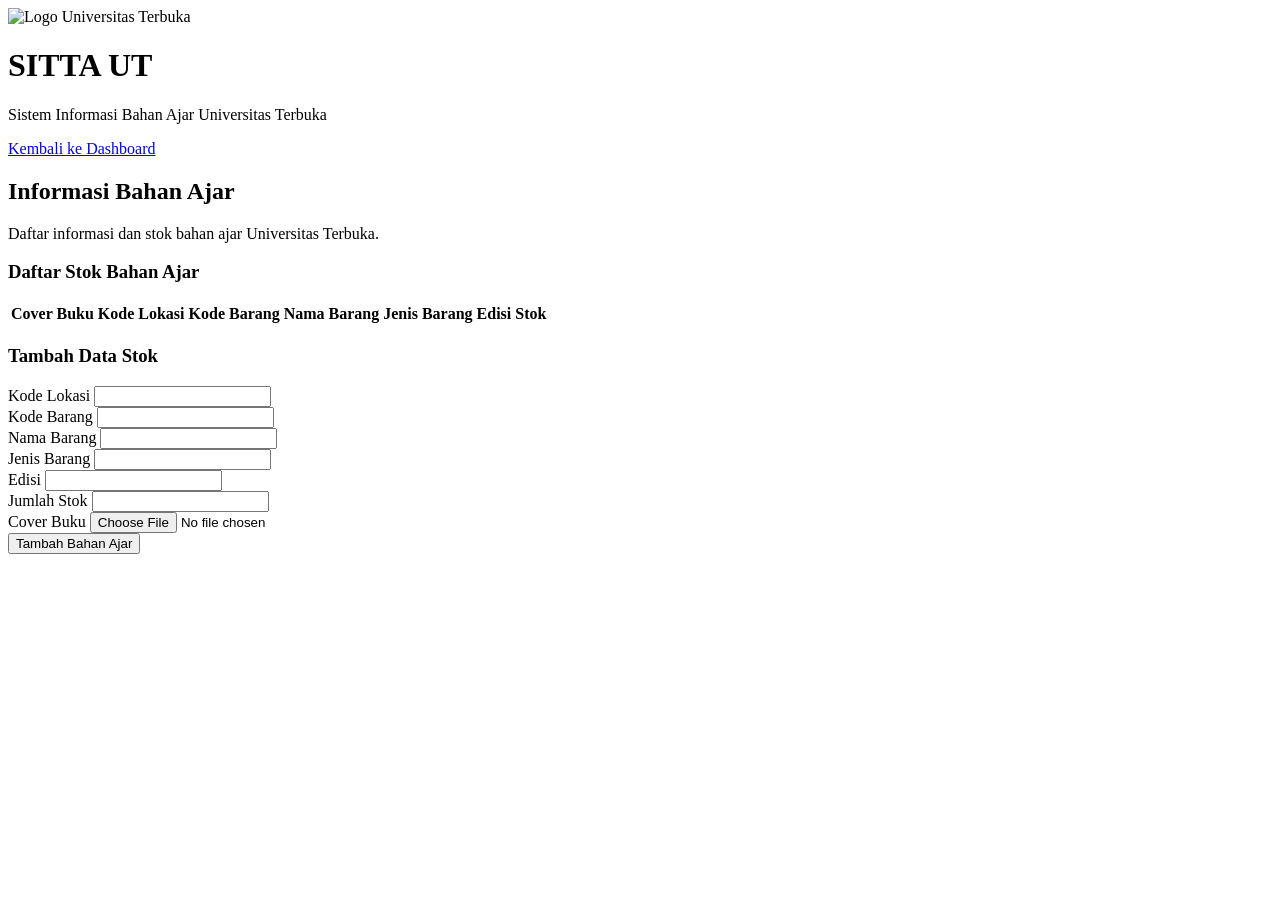
==== stok.html @ 458dedf3 "Add files via upload" ====
<!doctype html>
<html lang="id">
  <head>
    <meta charset="UTF-8" />
    <meta name="viewport" content="width=device-width, initial-scale=1.0" />
    <title>Informasi Bahan Ajar - SITTA UT</title>
    <link rel="stylesheet" href="css/style.css" />
  </head>
  <body class="dashboard-page">
    <!-- Bagian Header -->
    <header class="dashboard-header">
      <div class="dashboard-brand">
        <!-- Logo UT -->
        <img
          src="assets/ut.png"
          alt="Logo Universitas Terbuka"
          class="ut-logo"
        />
        <div>
          <h1>SITTA UT</h1>
          <p>Sistem Informasi Bahan Ajar Universitas Terbuka</p>
        </div>
      </div>

      <!-- Kembali ke halaman Dashboard -->
      <a href="dashboard.html" class="back-link">Kembali ke Dashboard</a>
    </header>

    <!-- Informasi Bahan Ajar -->
    <main class="dashboard-container">
      <section class="welcome-section">
        <h2>Informasi Bahan Ajar</h2>
        <p>Daftar informasi dan stok bahan ajar Universitas Terbuka.</p>
      </section>

      <section class="stok-section">
        <h3>Daftar Stok Bahan Ajar</h3>

        <div class="table-wrapper">
          <table id="tabelBahanAjar">
            <thead>
              <tr>
                <th>Cover Buku</th>
                <th>Kode Lokasi</th>
                <th>Kode Barang</th>
                <th>Nama Barang</th>
                <th>Jenis Barang</th>
                <th>Edisi</th>
                <th>Stok</th>
              </tr>
            </thead>
            <tbody id="daftarBahanAjar">
              <!-- Data ditampilkan melalui JavaScript -->
            </tbody>
          </table>
        </div>
      </section>

      <section class="stok-section">
        <h3>Tambah Data Stok</h3>

        <form id="formBahanAjar" class="stok-form">
          <div class="form-group">
            <label for="kodeLokasi">Kode Lokasi</label>
            <input type="text" id="kodeLokasi" name="kodeLokasi" required />
          </div>

          <div class="form-group">
            <label for="kodeBarang">Kode Barang</label>
            <input type="text" id="kodeBarang" name="kodeBarang" required />
          </div>

          <div class="form-group">
            <label for="namaBarang">Nama Barang</label>
            <input type="text" id="namaBarang" name="namaBarang" required />
          </div>

          <div class="form-group">
            <label for="jenisBarang">Jenis Barang</label>
            <input type="text" id="jenisBarang" name="jenisBarang" required />
          </div>

          <div class="form-group">
            <label for="edisi">Edisi</label>
            <input type="text" id="edisi" name="edisi" required />
          </div>

          <div class="form-group">
            <label for="stok">Jumlah Stok</label>
            <input type="number" id="stok" name="stok" min="0" required />
          </div>

          <div class="form-group">
            <label for="coverBuku">Cover Buku</label>
            <input
              type="file"
              id="coverBuku"
              name="coverBuku"
              accept="image/*"
              required
            />

            <img
              id="previewCover"
              class="cover-buku-preview"
              alt="Pratinjau cover buku"
              hidden
            />
          </div>

          <button type="submit">Tambah Bahan Ajar</button>
        </form>

        <p id="pesanStok" role="status" hidden></p>
      </section>
    </main>

    <script src="js/data.js"></script>
    <script src="js/script.js"></script>
  </body>
</html>
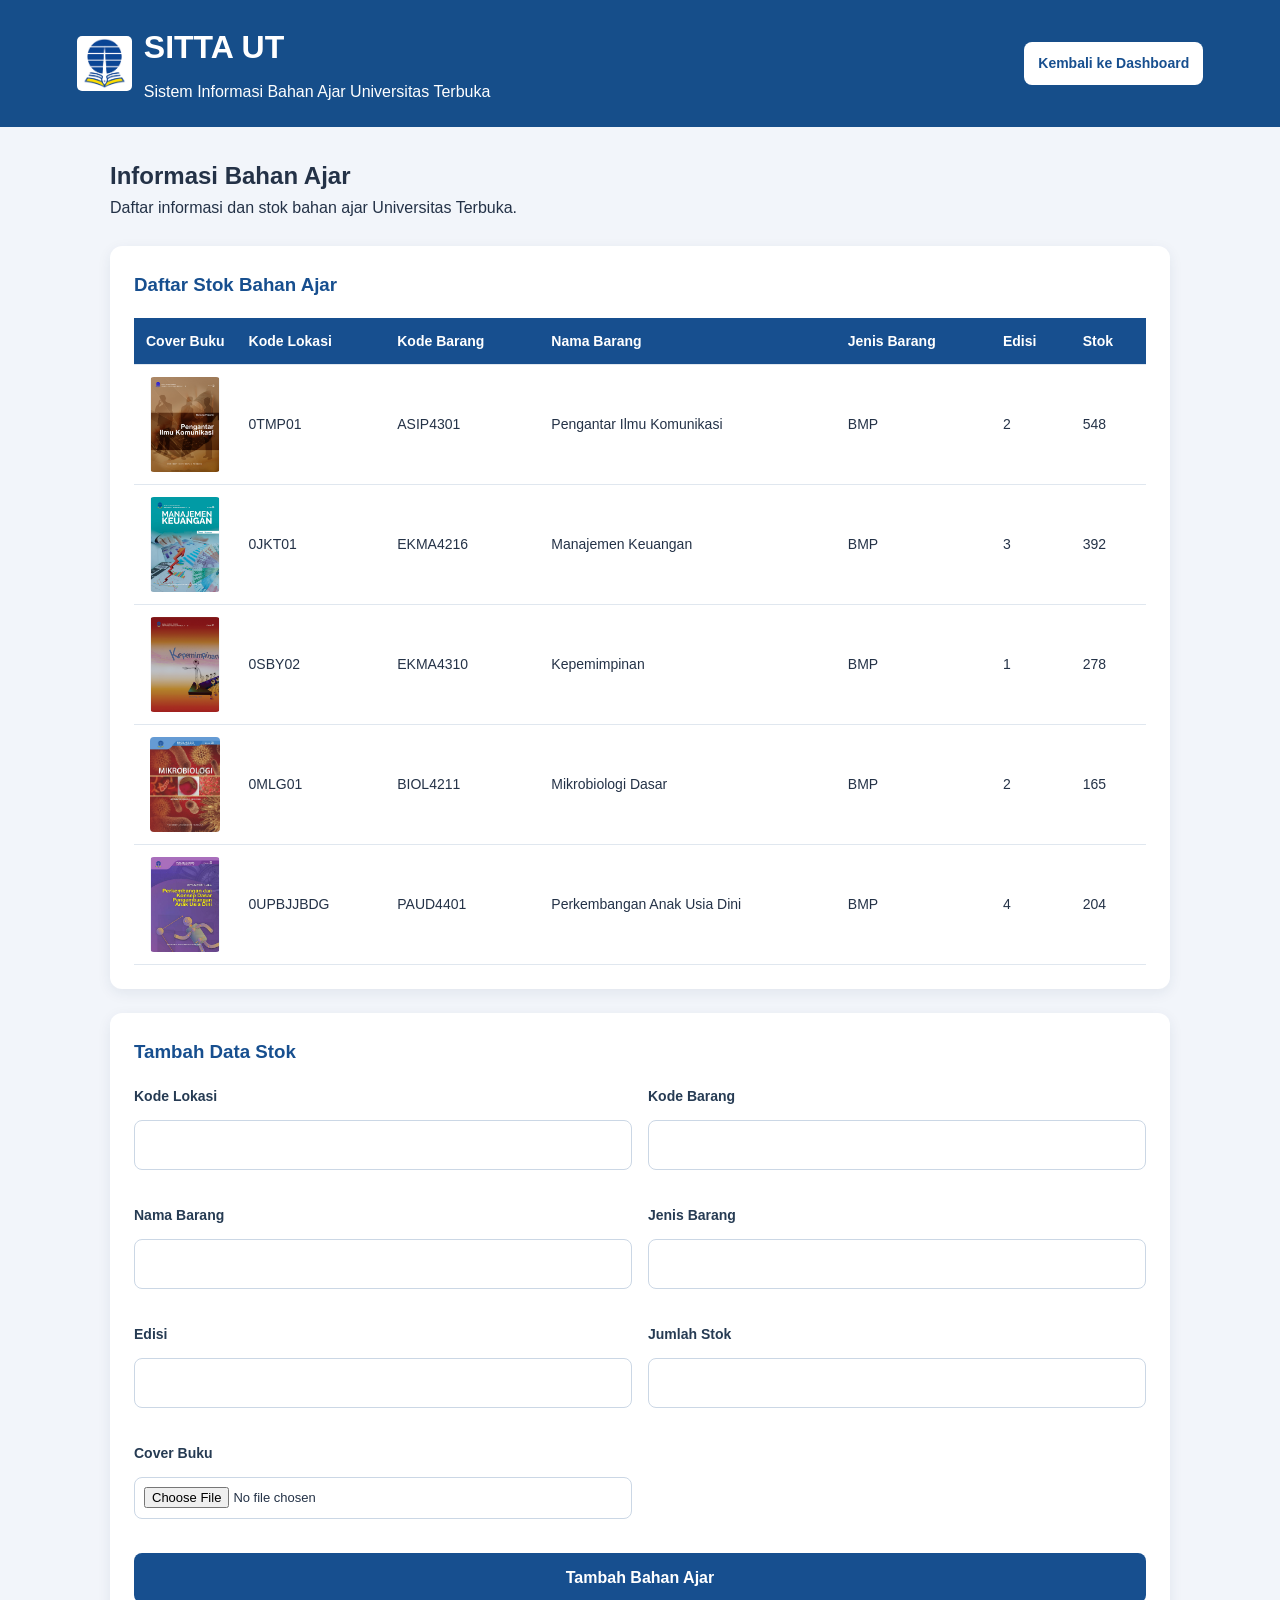
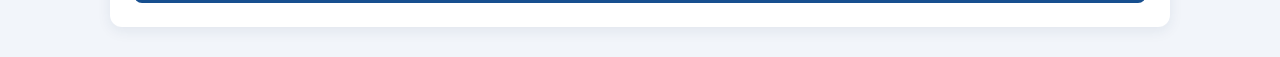
==== commit c3af4186: "Add files via upload" ====
--- a/stok.html
+++ b/stok.html
@@ -62,32 +62,38 @@
         <form id="formBahanAjar" class="stok-form">
           <div class="form-group">
             <label for="kodeLokasi">Kode Lokasi</label>
-            <input type="text" id="kodeLokasi" name="kodeLokasi" required />
+            <input type="text" id="kodeLokasi" name="kodeLokasi" />
+            <small id="errorKodeLokasi" class="error-text" hidden></small>
           </div>
 
           <div class="form-group">
             <label for="kodeBarang">Kode Barang</label>
-            <input type="text" id="kodeBarang" name="kodeBarang" required />
+            <input type="text" id="kodeBarang" name="kodeBarang" />
+            <small id="errorKodeBarang" class="error-text" hidden></small>
           </div>
 
           <div class="form-group">
             <label for="namaBarang">Nama Barang</label>
-            <input type="text" id="namaBarang" name="namaBarang" required />
+            <input type="text" id="namaBarang" name="namaBarang" />
+            <small id="errorNamaBarang" class="error-text" hidden></small>
           </div>
 
           <div class="form-group">
             <label for="jenisBarang">Jenis Barang</label>
-            <input type="text" id="jenisBarang" name="jenisBarang" required />
+            <input type="text" id="jenisBarang" name="jenisBarang" />
+            <small id="errorJenisBarang" class="error-text" hidden></small>
           </div>
 
           <div class="form-group">
             <label for="edisi">Edisi</label>
-            <input type="text" id="edisi" name="edisi" required />
+            <input type="text" id="edisi" name="edisi" />
+            <small id="errorEdisi" class="error-text" hidden></small>
           </div>
 
           <div class="form-group">
             <label for="stok">Jumlah Stok</label>
-            <input type="number" id="stok" name="stok" min="0" required />
+            <input type="number" id="stok" name="stok" min="0" />
+            <small id="errorStok" class="error-text" hidden></small>
           </div>
 
           <div class="form-group">
@@ -97,8 +103,8 @@
               id="coverBuku"
               name="coverBuku"
               accept="image/*"
-              required
             />
+            <small id="errorCoverBuku" class="error-text" hidden></small>
 
             <img
               id="previewCover"
--- a/css/style.css
+++ b/css/style.css
@@ -0,0 +1,830 @@
+:root {
+  --primary-color: #003366;
+  --secondary-color: #ffcc00;
+  --light-bg: #f4f7f6;
+  --text-color: #333333;
+  --white: #ffffff;
+  --danger: #dc3545;
+}
+
+* {
+  margin: 0;
+  padding: 0;
+  box-sizing: border-box;
+  font-family: "Segoe UI", Tahoma, Geneva, Verdana, sans-serif;
+}
+
+body {
+  background: var(--light-bg);
+  color: var(--text-color);
+  line-height: 1.6;
+}
+
+[hidden] {
+  display: none !important;
+}
+
+.login-page {
+  min-height: 100vh;
+  display: flex;
+  justify-content: center;
+  align-items: center;
+  padding: 20px;
+}
+
+.login-card {
+  background: var(--white);
+  width: 100%;
+  max-width: 420px;
+  padding: 30px;
+  border-radius: 10px;
+  box-shadow: 0 5px 20px rgba(0, 0, 0, 0.08);
+}
+
+.login-heading {
+  text-align: center;
+  margin-bottom: 25px;
+}
+
+.login-heading h1 {
+  color: var(--primary-color);
+  margin-bottom: 5px;
+}
+
+.login-heading p {
+  color: #666;
+  font-size: 0.95rem;
+}
+
+.form-group {
+  margin-bottom: 18px;
+}
+
+.form-group label {
+  display: block;
+  margin-bottom: 6px;
+  font-weight: 600;
+}
+
+.form-group input {
+  width: 100%;
+  padding: 11px;
+  border: 1px solid #ccc;
+  border-radius: 5px;
+  font-size: 1rem;
+}
+
+.form-group input:focus {
+  outline: 2px solid #8bb6df;
+  border-color: var(--primary-color);
+}
+
+button {
+  background: var(--primary-color);
+  color: var(--white);
+  border: none;
+  border-radius: 5px;
+  padding: 11px 18px;
+  font-size: 1rem;
+  font-weight: 600;
+  cursor: pointer;
+}
+
+button:hover {
+  background: #002244;
+}
+
+#loginForm button {
+  width: 100%;
+}
+
+.login-links {
+  display: flex;
+  justify-content: space-between;
+  gap: 15px;
+  margin-top: 18px;
+}
+
+.login-links a {
+  color: var(--primary-color);
+}
+
+.demo-account {
+  background: #f1f5f9;
+  padding: 12px;
+  margin-top: 24px;
+  border-radius: 5px;
+  font-size: 0.9rem;
+}
+
+.alert-error {
+  background: #f8d7da;
+  color: #721c24;
+  border: 1px solid #f5c6cb;
+  border-radius: 5px;
+  padding: 12px;
+  margin-bottom: 16px;
+}
+
+.modal {
+  position: fixed;
+  inset: 0;
+  background: rgba(0, 0, 0, 0.5);
+  display: flex;
+  justify-content: center;
+  align-items: center;
+  padding: 20px;
+}
+
+.modal-content {
+  position: relative;
+  background: white;
+  width: 100%;
+  max-width: 400px;
+  padding: 30px;
+  border-radius: 8px;
+}
+
+.modal-content p {
+  margin-top: 12px;
+}
+
+.close-btn {
+  position: absolute;
+  top: 8px;
+  right: 10px;
+  background: transparent;
+  color: #333;
+  font-size: 1.6rem;
+  padding: 2px 8px;
+}
+
+.close-btn:hover {
+  background: #eee;
+}
+
+@media (max-width: 480px) {
+  .login-card {
+    padding: 22px;
+  }
+}
+
+/* Dashboard SITTA UT */
+.dashboard-page {
+  margin: 0;
+  min-height: 100vh;
+  background: #f2f5fa;
+  color: #243247;
+  font-family: Arial, sans-serif;
+}
+
+.dashboard-header {
+  display: flex;
+  justify-content: space-between;
+  align-items: center;
+  gap: 20px;
+  padding: 22px 6%;
+  background: #164e8a;
+  color: white;
+}
+
+.dashboard-header h1 {
+  margin: 0 0 6px;
+}
+
+.dashboard-header p {
+  margin: 0;
+}
+
+.dashboard-header button {
+  padding: 10px 18px;
+  border: none;
+  border-radius: 6px;
+  background: white;
+  color: #164e8a;
+  font-weight: bold;
+  cursor: pointer;
+}
+
+.dashboard-container {
+  max-width: 1100px;
+  margin: 30px auto;
+  padding: 0 20px;
+}
+
+.welcome-section {
+  margin-bottom: 25px;
+}
+
+.dashboard-menu {
+  display: grid;
+  grid-template-columns: repeat(auto-fit, minmax(220px, 1fr));
+  gap: 18px;
+}
+
+.menu-card {
+  display: block;
+  padding: 22px;
+  border-radius: 12px;
+  background: white;
+  color: #243247;
+  text-decoration: none;
+  box-shadow: 0 3px 12px rgba(0, 0, 0, 0.06);
+}
+
+.menu-card h3 {
+  margin-top: 0;
+  color: #164e8a;
+}
+
+.menu-card:hover {
+  box-shadow: 0 5px 16px rgba(0, 0, 0, 0.12);
+}
+
+.menu-card p a {
+  color: #164e8a;
+}
+
+.dashboard-content {
+  margin-top: 24px;
+  padding: 22px;
+  border-radius: 12px;
+  background: white;
+}
+
+@media (max-width: 600px) {
+  .dashboard-header {
+    align-items: flex-start;
+    flex-direction: column;
+  }
+}
+
+/* Logo Universitas Terbuka pada dashboard */
+.dashboard-brand {
+  display: flex;
+  align-items: center;
+  gap: 12px;
+}
+
+.ut-logo {
+  width: 55px;
+  height: 55px;
+  object-fit: contain;
+  flex-shrink: 0;
+  background: white;
+  border-radius: 5px;
+  padding: 2px;
+  box-sizing: border-box;
+}
+
+@media (max-width: 600px) {
+  .ut-logo {
+    width: 40px;
+    height: 40px;
+  }
+
+  .dashboard-brand {
+    gap: 10px;
+  }
+}
+
+/* ===== KARTU LAPORAN ===== */
+.laporan-card {
+  display: flex;
+  flex-direction: column;
+  gap: 12px;
+}
+
+.laporan-card h3 {
+  margin: 0;
+  color: #174f8f;
+}
+
+/* Tombol pilihan laporan */
+.laporan-toggle {
+  display: flex;
+  align-items: center;
+  justify-content: space-between;
+  width: 100%;
+  box-sizing: border-box;
+  padding: 10px 12px;
+  border: 1px solid #d9e4f2;
+  border-radius: 8px;
+  background: #f3f7fc;
+  color: #174f8f;
+  font: inherit;
+  font-size: 14px;
+  font-weight: 600;
+  text-align: left;
+  cursor: pointer;
+  transition: background 0.2s ease;
+}
+
+.laporan-toggle:hover {
+  background: #e5eef9;
+}
+
+/* Ikon panah */
+.laporan-panah {
+  margin-left: 8px;
+  font-size: 17px;
+  flex-shrink: 0;
+  display: inline-block;
+  transform: translateY(-4px);
+}
+
+/* Daftar submenu laporan */
+.laporan-submenu {
+  display: flex;
+  flex-direction: column;
+  gap: 8px;
+}
+
+.laporan-submenu p {
+  margin: 0;
+  padding: 10px;
+  border-left: 3px solid #1b548f;
+  border-radius: 4px;
+  background: #f5f7fa;
+  color: #263b53;
+  font-size: 13px;
+  line-height: 1.5;
+}
+
+/* Sembunyikan submenu saat tertutup */
+.laporan-submenu[hidden] {
+  display: none;
+}
+
+/* HALAMAN INFORMASI BAHAN AJAR */
+.back-link {
+  display: inline-block;
+  padding: 10px 14px;
+  border-radius: 8px;
+  background: #ffffff;
+  color: #174f8f;
+  text-decoration: none;
+  font-weight: 600;
+  font-size: 14px;
+}
+
+.back-link:hover {
+  background: #e5eef9;
+}
+
+.stok-section {
+  margin-top: 24px;
+  padding: 24px;
+  background: #ffffff;
+  border-radius: 12px;
+  box-shadow: 0 4px 14px rgba(20, 55, 90, 0.08);
+}
+
+.stok-section h3 {
+  margin: 0 0 18px;
+  color: #174f8f;
+}
+
+.table-wrapper {
+  width: 100%;
+  overflow-x: auto;
+}
+
+#tabelBahanAjar {
+  width: 100%;
+  border-collapse: collapse;
+  text-align: left;
+}
+
+#tabelBahanAjar th,
+#tabelBahanAjar td {
+  padding: 12px;
+  border-bottom: 1px solid #e0e7ef;
+  font-size: 14px;
+}
+
+#tabelBahanAjar th {
+  background: #174f8f;
+  color: #ffffff;
+  white-space: nowrap;
+}
+
+#tabelBahanAjar tbody tr:hover {
+  background: #f3f7fc;
+}
+
+/* COVER BUKU BAHAN AJAR */
+#tabelBahanAjar th:first-child,
+#tabelBahanAjar td:first-child {
+  width: 100px;
+  text-align: center;
+  vertical-align: middle;
+}
+
+.cover-buku {
+  display: block;
+  width: 70px;
+  height: 95px;
+  margin: 0 auto;
+  object-fit: contain;
+  border-radius: 4px;
+  background: #f3f6fa;
+}
+
+/* Input untuk memilih gambar cover buku */
+.stok-form input[type="file"] {
+  height: auto;
+  padding: 9px;
+  background: #fff;
+  font-size: 13px;
+}
+
+/* Pratinjau cover buku yang dipilih */
+.cover-buku-preview {
+  display: block;
+  width: 100px;
+  height: 135px;
+  margin-top: 8px;
+  border: 1px solid #dce5ef;
+  border-radius: 6px;
+  background: #f3f6fa;
+  object-fit: contain;
+}
+
+/* Sembunyikan pratinjau sebelum gambar dipilih */
+.cover-buku-preview[hidden] {
+  display: none;
+}
+
+.stok-form {
+  display: grid;
+  grid-template-columns: repeat(2, minmax(0, 1fr));
+  gap: 16px;
+}
+
+.stok-form .form-group {
+  display: flex;
+  flex-direction: column;
+  gap: 7px;
+}
+
+.stok-form label {
+  color: #263b53;
+  font-size: 14px;
+  font-weight: 600;
+}
+
+.stok-form input {
+  width: 100%;
+  box-sizing: border-box;
+  padding: 11px 12px;
+  border: 1px solid #cbd7e5;
+  border-radius: 8px;
+  font: inherit;
+}
+
+.stok-form input:focus {
+  outline: 2px solid #b7d4f7;
+  border-color: #174f8f;
+}
+
+.stok-form button {
+  grid-column: 1 / -1;
+  padding: 12px;
+  border: none;
+  border-radius: 8px;
+  background: #174f8f;
+  color: #ffffff;
+  font: inherit;
+  font-weight: 600;
+  cursor: pointer;
+}
+
+.stok-form button:hover {
+  background: #103d70;
+}
+
+#pesanStok {
+  margin: 16px 0 0;
+  color: #17663a;
+  font-size: 14px;
+}
+
+@media (max-width: 600px) {
+  .stok-section {
+    padding: 16px;
+  }
+
+  .stok-form {
+    grid-template-columns: 1fr;
+  }
+}
+
+/* HALAMAN TRACKING PENGIRIMAN */
+.tracking-container {
+  max-width: 1060px;
+}
+
+.tracking-search {
+  margin-top: 24px;
+}
+
+.tracking-form {
+  display: grid;
+  grid-template-columns: minmax(0, 1fr) 100px;
+  align-items: end;
+  gap: 14px;
+}
+
+.tracking-form .form-group {
+  display: flex;
+  flex-direction: column;
+  gap: 8px;
+  min-width: 0;
+  margin-bottom: 0;
+}
+
+.tracking-form label {
+  color: #263b53;
+  font-size: 14px;
+  font-weight: 600;
+}
+
+.tracking-form input {
+  width: 100%;
+  height: 46px;
+  box-sizing: border-box;
+  padding: 0 14px;
+  border: 1px solid #cbd7e5;
+  border-radius: 8px;
+  background: #ffffff;
+  color: #263b53;
+  font: inherit;
+}
+
+.tracking-form input:focus {
+  outline: 2px solid #b7d4f7;
+  border-color: #174f8f;
+}
+
+.tracking-form button {
+  width: 100px;
+  height: 46px;
+  box-sizing: border-box;
+  padding: 0;
+  margin: 0;
+  display: flex;
+  align-items: center;
+  justify-content: center;
+  border: none;
+  border-radius: 8px;
+  background: #174f8f;
+  color: #ffffff;
+  font-family: inherit;
+  font-size: 14px;
+  font-weight: 600;
+  cursor: pointer;
+  transition: background 0.2s ease;
+}
+
+.tracking-form button:hover {
+  background: #103d70;
+}
+
+.tracking-form button:focus-visible,
+.back-link:focus-visible {
+  outline: 3px solid #8dbfff;
+  outline-offset: 3px;
+}
+
+#pesanTracking {
+  margin: 14px 0 0;
+  color: #b42318;
+  font-size: 14px;
+  line-height: 1.5;
+}
+
+.tracking-results {
+  margin-top: 24px;
+}
+
+.tracking-results h3 {
+  margin: 0 0 18px;
+  color: #174f8f;
+  font-size: 18px;
+}
+
+/* Status pengiriman */
+.status-pengiriman {
+  margin-bottom: 32px;
+  padding: 22px;
+  border: 1px solid #e1e8f0;
+  border-radius: 10px;
+  background: #ffffff;
+}
+
+.status-progress {
+  position: relative;
+  display: flex;
+  justify-content: space-between;
+  margin: 28px 8px 0;
+}
+
+.status-progress-line {
+  position: absolute;
+  top: 8px;
+  right: 0;
+  left: 0;
+  height: 4px;
+  border-radius: 4px;
+  background: #e5eaf0;
+}
+
+.status-progress-fill {
+  width: 0;
+  height: 100%;
+  border-radius: 4px;
+  background: #1479f8;
+  transition: width 0.3s ease;
+}
+
+.status-step {
+  position: relative;
+  z-index: 1;
+  display: flex;
+  flex: 1;
+  flex-direction: column;
+  align-items: center;
+  gap: 12px;
+  min-width: 0;
+  text-align: center;
+}
+
+.status-dot {
+  width: 16px;
+  height: 16px;
+  box-sizing: border-box;
+  border: 3px solid #e5eaf0;
+  border-radius: 50%;
+  background: #e5eaf0;
+}
+
+.status-step.completed .status-dot {
+  border-color: #1479f8;
+  background: #1479f8;
+}
+
+.status-step.active .status-dot {
+  border-color: #1479f8;
+  background: #ffffff;
+  box-shadow: 0 0 0 3px #dcecff;
+}
+
+.status-label {
+  color: #65758b;
+  font-size: 13px;
+  line-height: 1.5;
+}
+
+.status-step.completed .status-label {
+  color: #174f8f;
+}
+
+.status-step.active .status-label {
+  color: #1479f8;
+  font-weight: 700;
+}
+
+.status-aktual {
+  margin: 22px 0 0;
+  color: #174f8f;
+  font-size: 14px;
+  font-weight: 600;
+}
+
+/* Tabel informasi */
+.informasi-pengiriman {
+  margin-top: 30px;
+}
+
+#tabelTracking {
+  width: 100%;
+  border-collapse: collapse;
+  table-layout: fixed;
+}
+
+#tabelTracking th,
+#tabelTracking td {
+  padding: 13px 16px;
+  border-bottom: 1px solid #dce5ef;
+  text-align: left;
+  vertical-align: middle;
+  overflow-wrap: anywhere;
+  font-size: 14px;
+  line-height: 1.6;
+}
+
+#tabelTracking th {
+  width: 32%;
+  background: #f0f5fb;
+  color: #174f8f;
+  font-weight: 600;
+}
+
+#tabelTracking td {
+  color: #263b53;
+}
+
+/* Timeline riwayat perjalanan */
+.riwayat-perjalanan {
+  margin-top: 32px;
+}
+
+.timeline-perjalanan {
+  position: relative;
+  margin: 8px 0 0 8px;
+  padding: 0 0 0 28px;
+}
+
+.timeline-perjalanan::before {
+  position: absolute;
+  top: 8px;
+  bottom: 12px;
+  left: 4px;
+  width: 2px;
+  background: #1680ff;
+  content: "";
+}
+
+.timeline-item {
+  position: relative;
+  padding: 0 0 25px;
+}
+
+.timeline-item:last-child {
+  padding-bottom: 4px;
+}
+
+.timeline-item::before {
+  position: absolute;
+  top: 4px;
+  left: -29px;
+  width: 12px;
+  height: 12px;
+  border: 2px solid #1680ff;
+  border-radius: 50%;
+  background: #ffffff;
+  content: "";
+}
+
+.timeline-waktu {
+  margin-bottom: 5px;
+  color: #56708f;
+  font-size: 13px;
+  line-height: 1.5;
+}
+
+.timeline-keterangan {
+  color: #263b53;
+  font-size: 14px;
+  line-height: 1.7;
+  overflow-wrap: anywhere;
+}
+
+@media (max-width: 600px) {
+  .tracking-form {
+    grid-template-columns: minmax(0, 1fr) 82px;
+    gap: 8px;
+  }
+
+  .tracking-form button {
+    padding: 0 10px;
+  }
+
+  .status-pengiriman {
+    padding: 16px 10px;
+  }
+
+  .status-progress {
+    margin-right: 2px;
+    margin-left: 2px;
+  }
+
+  .status-label {
+    font-size: 10px;
+  }
+
+  #tabelTracking th,
+  #tabelTracking td {
+    padding: 10px;
+    font-size: 12px;
+  }
+
+  #tabelTracking th {
+    width: 39%;
+  }
+
+  .timeline-keterangan {
+    font-size: 13px;
+  }
+}
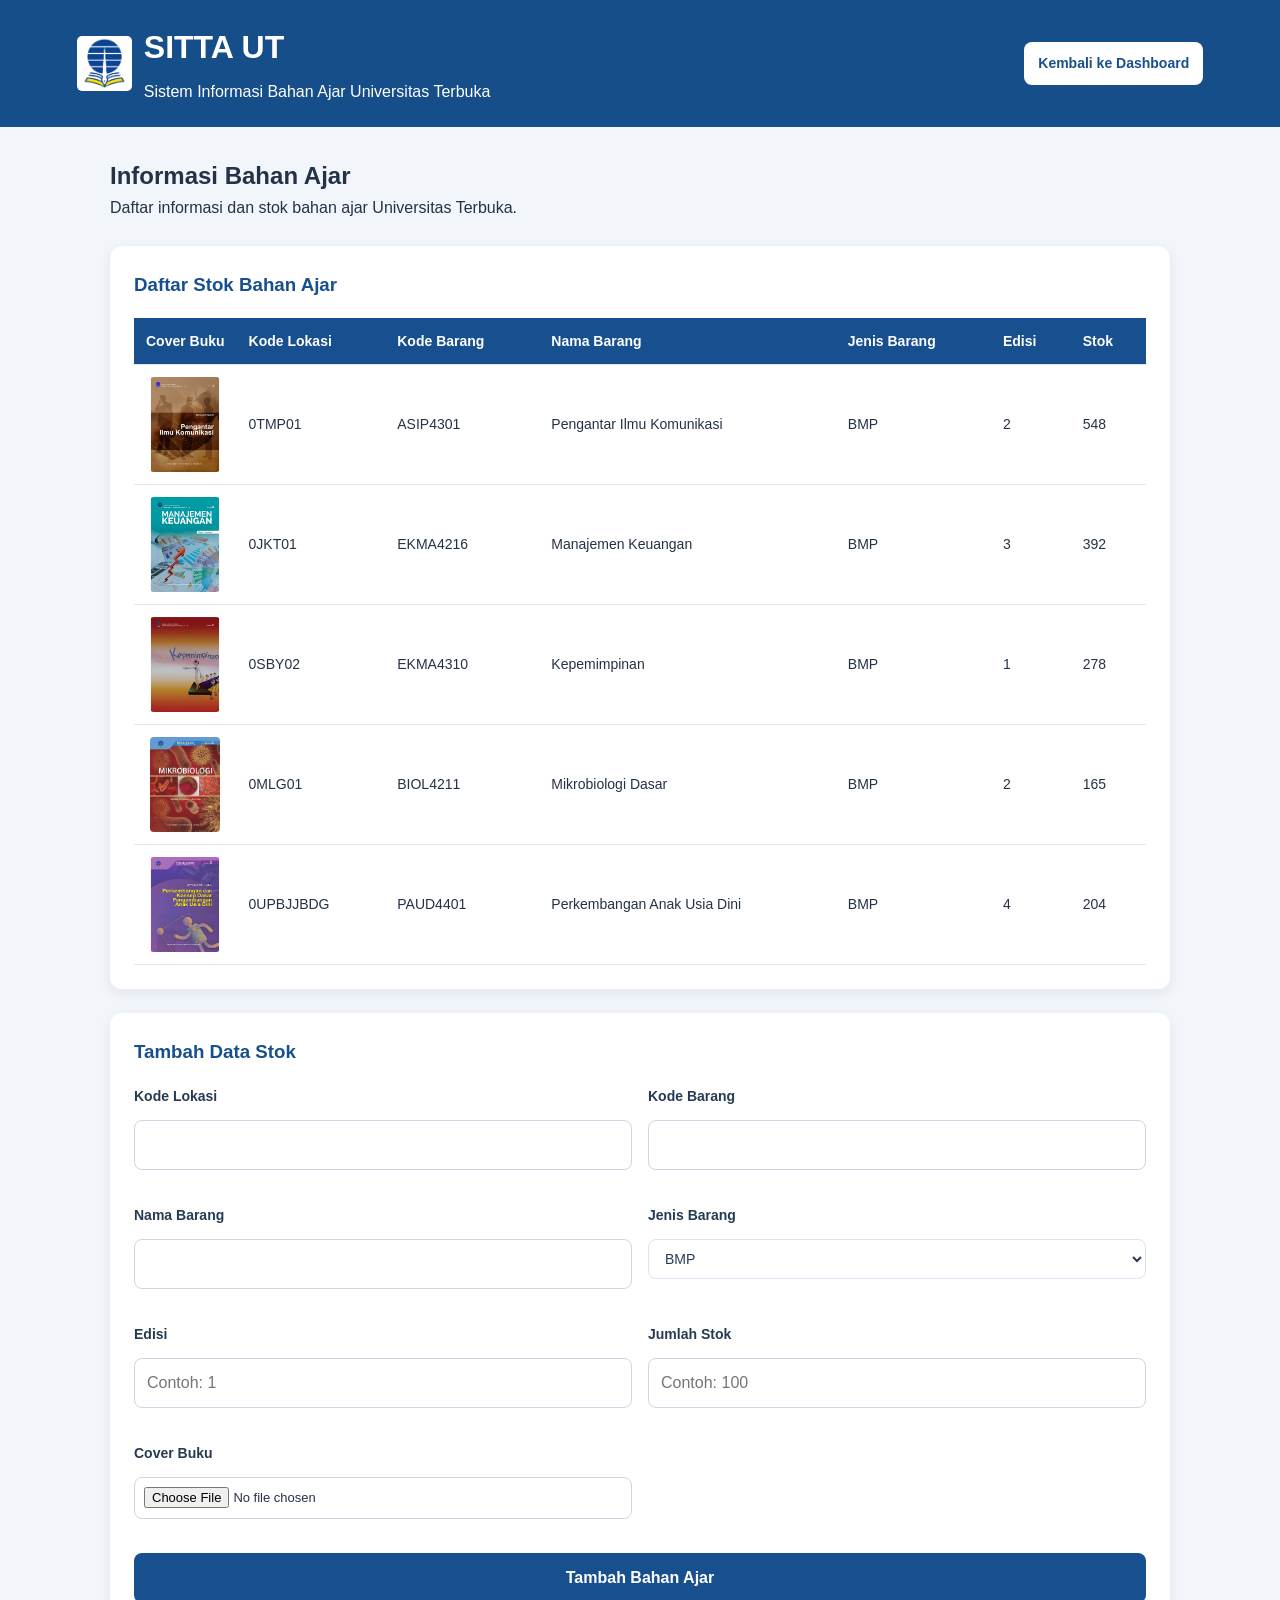
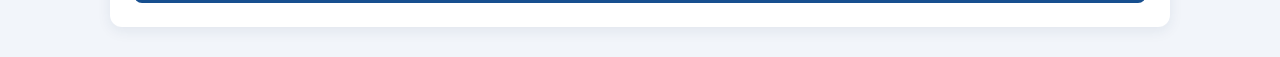
==== commit b9f1e922: "Update stok.html with new form elements" ====
--- a/stok.html
+++ b/stok.html
@@ -80,19 +80,34 @@
 
           <div class="form-group">
             <label for="jenisBarang">Jenis Barang</label>
-            <input type="text" id="jenisBarang" name="jenisBarang" />
+            <select name="jenisBarang" id="jenisBarang">
+              <option value="BMP">BMP</option>
+              <option value="Non-BMP">Non-BMP</option>
+            </select>
             <small id="errorJenisBarang" class="error-text" hidden></small>
           </div>
 
           <div class="form-group">
             <label for="edisi">Edisi</label>
-            <input type="text" id="edisi" name="edisi" />
+            <input
+              type="number"
+              id="edisi"
+              min="1"
+              placeholder="Contoh: 1"
+              name="edisi"
+            />
             <small id="errorEdisi" class="error-text" hidden></small>
           </div>
 
           <div class="form-group">
             <label for="stok">Jumlah Stok</label>
-            <input type="number" id="stok" name="stok" min="0" />
+            <input
+              type="number"
+              id="stok"
+              name="stok"
+              min="0"
+              placeholder="Contoh: 100"
+            />
             <small id="errorStok" class="error-text" hidden></small>
           </div>
 
--- a/css/style.css
+++ b/css/style.css
@@ -451,7 +451,7 @@
   object-fit: contain;
 }
 
-/* Sembunyikan pratinjau sebelum gambar dipilih */
+/* Menyembunyikan pratinjau sebelum gambar dipilih */
 .cover-buku-preview[hidden] {
   display: none;
 }
@@ -518,6 +518,65 @@
   .stok-form {
     grid-template-columns: 1fr;
   }
+}
+
+/* VALIDASI FORM ERROR STOK*/
+/* Garis tepi input merah saat ada kesalahan input */
+input.is-invalid {
+  border-color: #d92d20 !important;
+  background-color: #fef3f2 !important;
+  outline: 2px solid #fee4e2 !important;
+}
+
+/* Pesan teks error di bawah masing-masing field input */
+.error-text {
+  display: block;
+  color: #d92d20;
+  font-size: 12px;
+  font-weight: 500;
+  margin-top: 4px;
+}
+
+/* Styling alert/pesan umum di bawah form */
+#pesanStok {
+  margin-top: 12px;
+  padding: 10px 14px;
+  border-radius: 6px;
+  font-size: 14px;
+  font-weight: 600;
+}
+
+#pesanStok.pesan-error {
+  background-color: #fef3f2;
+  color: #b42318;
+  border: 1px solid #fda29b;
+}
+
+#pesanStok.pesan-sukses {
+  background-color: #ecfdf3;
+  color: #027a48;
+  border: 1px solid #a6f4c5;
+}
+
+/* Styling elemen select */
+.stok-form select {
+  width: 100%;
+  padding: 10px 12px;
+  border: 1px solid #d9e4f2;
+  border-radius: 8px;
+  font: inherit;
+  font-size: 14px;
+  background-color: #ffffff;
+  color: #263b53;
+  box-sizing: border-box;
+}
+
+/* Indikator error pada elemen select*/
+select.is-invalid,
+input.is-invalid {
+  border-color: #d92d20 !important;
+  background-color: #fef3f2 !important;
+  outline: 2px solid #fee4e2 !important;
 }
 
 /* HALAMAN TRACKING PENGIRIMAN */
